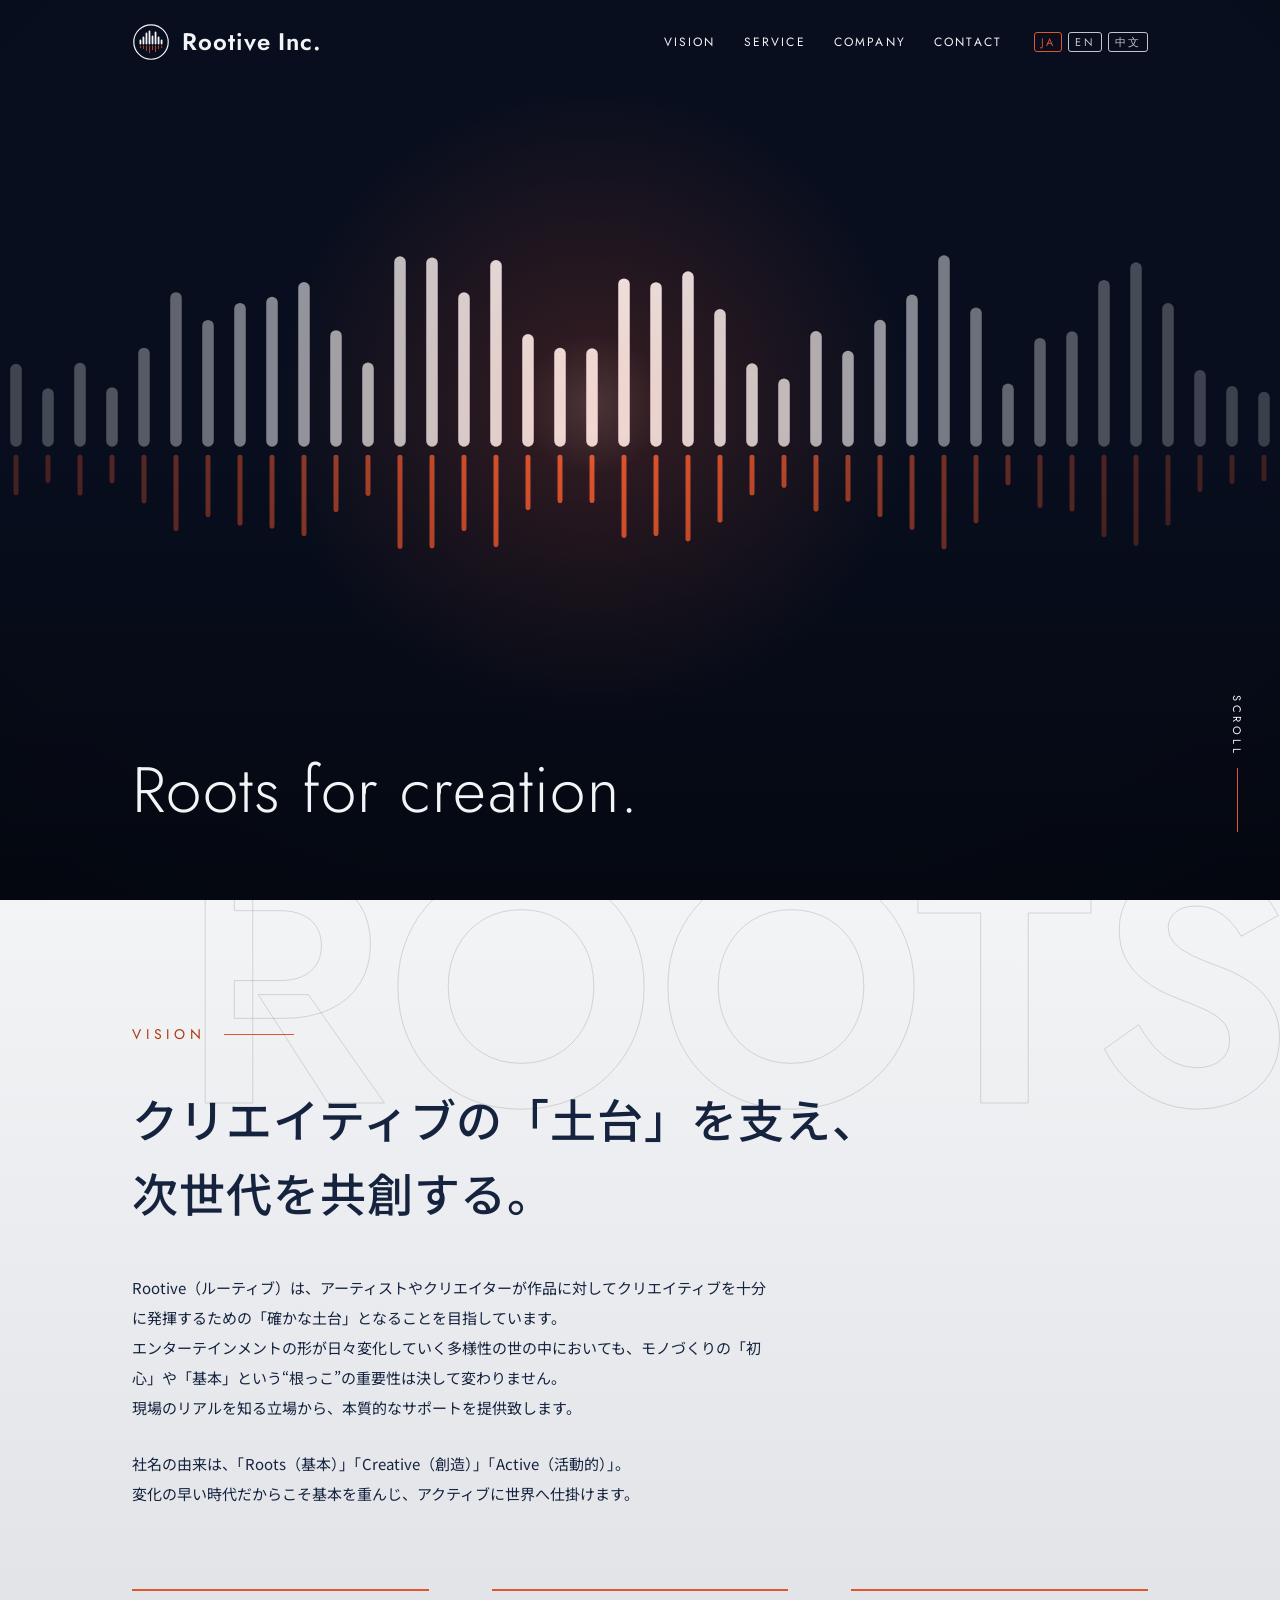
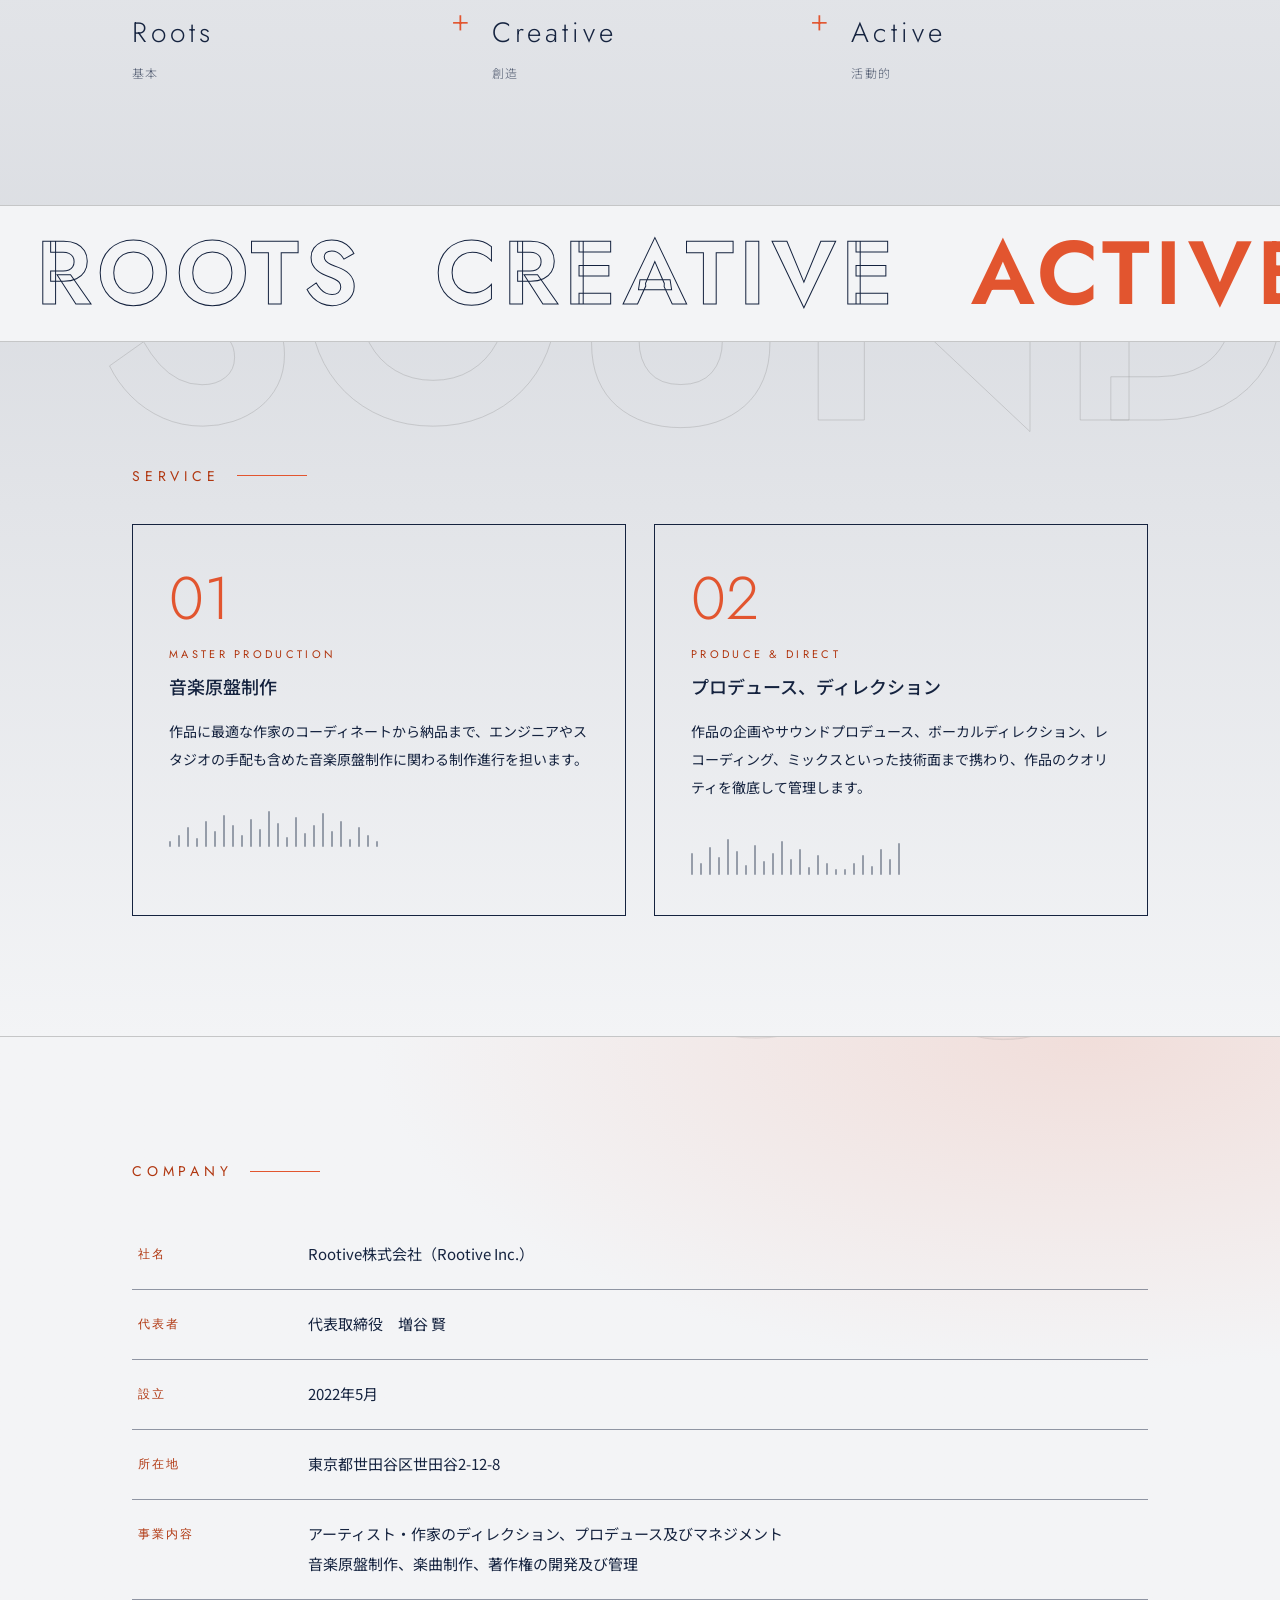
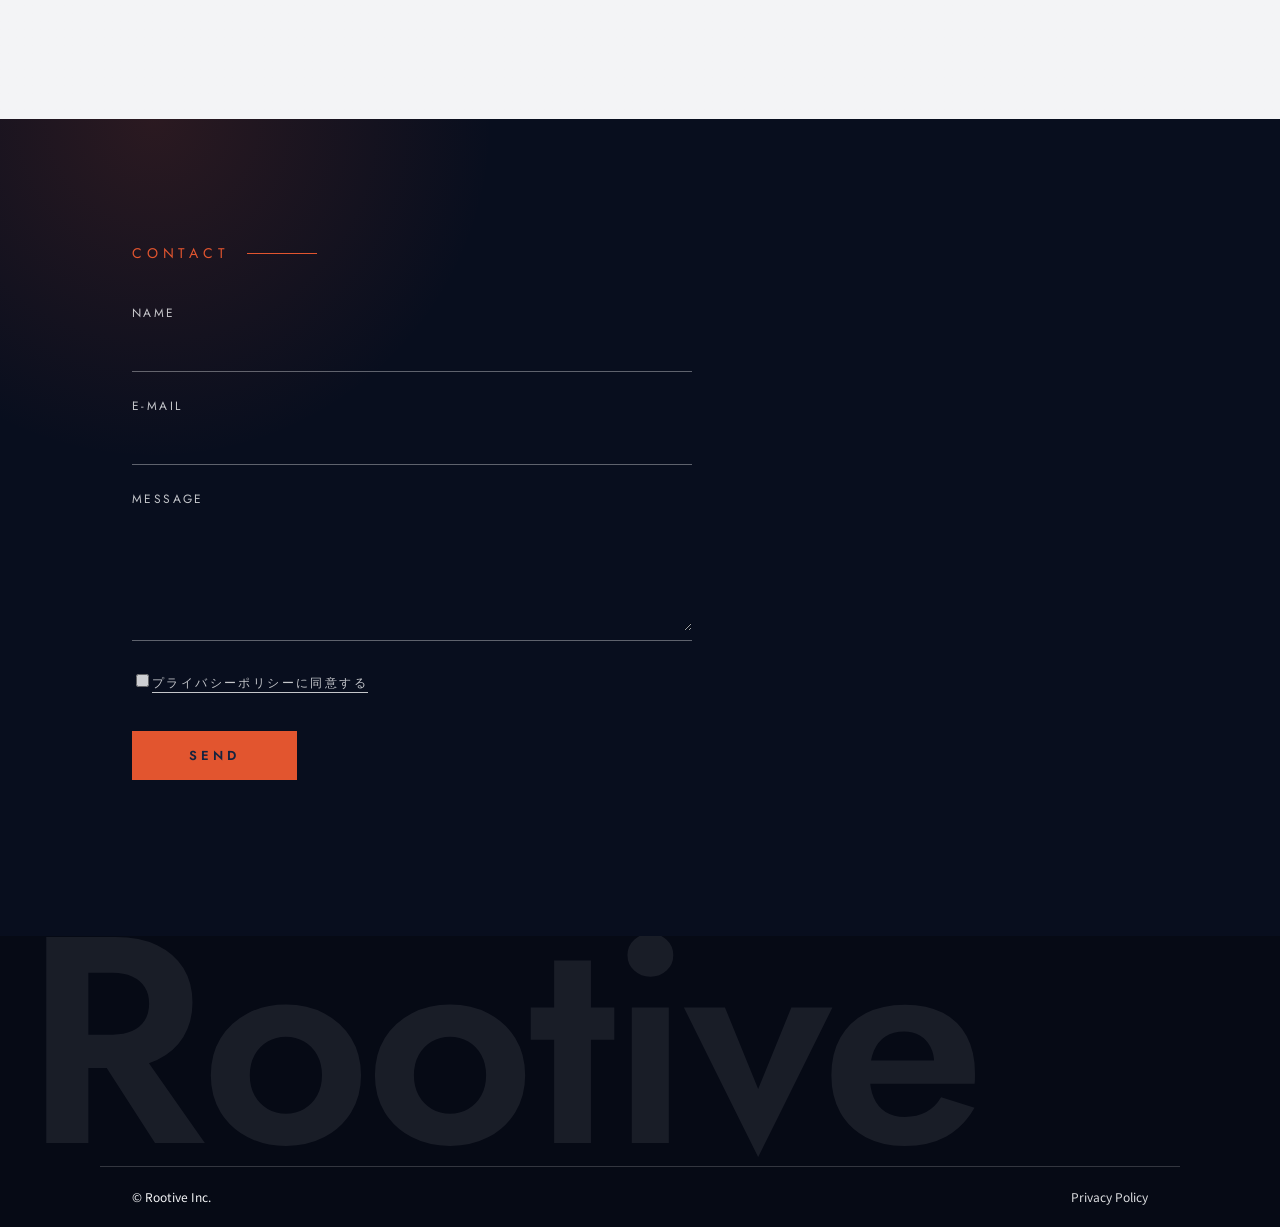
==== index.html @ 785c56ff "Add files via upload" ====
<!DOCTYPE html>
<html lang="ja">
<head>
<meta charset="utf-8">
<meta name="viewport" content="width=device-width, initial-scale=1">
<title>Rootive株式会社（Rootive Inc.）| Roots for creation.</title>
<meta name="description" content="Rootive株式会社（Rootive Inc.）の公式サイト。音楽原盤制作、プロデュース、ディレクション、アーティスト・作家のマネジメントを行います。">
<link rel="canonical" href="https://rootive-inc.jp/">
<link rel="alternate" hreflang="ja" href="https://rootive-inc.jp/">
<link rel="alternate" hreflang="en" href="https://rootive-inc.jp/en/">
<link rel="alternate" hreflang="zh-Hans" href="https://rootive-inc.jp/zh/">
<link rel="alternate" hreflang="x-default" href="https://rootive-inc.jp/">
<meta property="og:type" content="website">
<meta property="og:site_name" content="Rootive Inc.">
<meta property="og:title" content="Rootive株式会社（Rootive Inc.）| Roots for creation.">
<meta property="og:description" content="Rootive株式会社（Rootive Inc.）の公式サイト。音楽原盤制作、プロデュース、ディレクション、アーティスト・作家のマネジメントを行います。">
<meta property="og:url" content="https://rootive-inc.jp/">
<meta property="og:image" content="https://rootive-inc.jp/assets/og.png">
<meta property="og:locale" content="ja_JP">
<meta name="twitter:card" content="summary_large_image">
<meta name="theme-color" content="#080E1E">
<link rel="icon" href="./assets/favicon.svg" type="image/svg+xml">
<link rel="apple-touch-icon" href="./assets/apple-touch-icon.png">
<link rel="preconnect" href="https://fonts.googleapis.com">
<link rel="preconnect" href="https://fonts.gstatic.com" crossorigin>
<link href="https://fonts.googleapis.com/css2?family=Jost:wght@300;400;500;600&family=Noto+Sans+JP:wght@400;500&display=swap" rel="stylesheet">
<link rel="stylesheet" href="./assets/style.css">
<script type="application/ld+json">{"@context": "https://schema.org", "@type": "Organization", "name": "Rootive株式会社", "alternateName": "Rootive Inc.", "url": "https://rootive-inc.jp/", "logo": "https://rootive-inc.jp/assets/apple-touch-icon.png", "foundingDate": "2022-05", "address": {"@type": "PostalAddress", "streetAddress": "2-12-8 Setagaya", "addressLocality": "Setagaya-ku", "addressRegion": "Tokyo", "addressCountry": "JP"}}</script>
</head>
<body>
<div class="intro" aria-hidden="true"><svg width="130" height="130" viewBox="0 0 64 64"><circle cx="32" cy="32" r="29" pathLength="1" stroke="var(--bg)" stroke-width="1.4"/><g transform="translate(5.65 10.75) scale(0.85)"><path pathLength="1" d="M10 28V22M16 28V16M22 28V8M28 28V4M34 28V14M40 28V6M46 28V16M52 28V22" stroke="var(--bg)" stroke-width="3.5"/><path class="r" pathLength="1" d="M10 33V36M16 33V38M22 33V42M28 33V46M34 33V40M40 33V44M46 33V38M52 33V36" stroke="var(--acc)" stroke-width="1.6"/></g></svg></div>
<div id="pb"></div><div class="cur" id="cur"></div>
<header><div class="wrap"><a class="lg" href="#top"><svg width="38" height="38" viewBox="0 0 64 64" fill="none" stroke-linecap="round" aria-hidden="true"><circle cx="32" cy="32" r="29" stroke="var(--bg)" stroke-width="2"/><g transform="translate(5.65 10.75) scale(0.85)"><path d="M10 28V22M16 28V16M22 28V8M28 28V4M34 28V14M40 28V6M46 28V16M52 28V22" stroke="var(--bg)" stroke-width="3.5"/><path d="M10 33V36M16 33V38M22 33V42M28 33V46M34 33V40M40 33V44M46 33V38M52 33V36" stroke="var(--acc)" stroke-width="1.6"/></g></svg><span>Rootive<small class="inc">Inc.</small></span></a>
<nav><span class="lk"><a href="#vision">VISION</a><a href="#service">SERVICE</a><a href="#company">COMPANY</a><a href="#contact">CONTACT</a></span><span class="langs"><a class="ln on" href="./" hreflang="ja" lang="ja" aria-label="日本語" aria-current="true">JA</a><a class="ln" href="en/" hreflang="en" lang="en" aria-label="English">EN</a><a class="ln" href="zh/" hreflang="zh-Hans" lang="zh-Hans" aria-label="简体中文">中文</a></span><button class="mb" type="button" aria-label="メニュー">MENU</button></nav></div></header>
<main>
<div class="hero" id="top"><canvas id="cv" aria-hidden="true"></canvas><div class="wrap hc" id="hc"><h1><span class="hl"><span>Roots for creation.</span></span></h1></div><div class="scr" aria-hidden="true">SCROLL</div></div>
<section id="vision"><div class="bgw" data-px aria-hidden="true">ROOTS</div><div class="wrap">
<div class="tt rv">VISION</div>
<h2 class="vs rv">クリエイティブの「土台」を支え、<br>次世代を共創する。</h2>
<div class="vb rv" style="--d:.15s"><p>Rootive（ルーティブ）は、アーティストやクリエイターが作品に対してクリエイティブを十分に発揮するための「確かな土台」となることを目指しています。<br>エンターテインメントの形が日々変化していく多様性の世の中においても、モノづくりの「初心」や「基本」という“根っこ”の重要性は決して変わりません。<br>現場のリアルを知る立場から、本質的なサポートを提供致します。</p><p>社名の由来は、「Roots（基本）」「Creative（創造）」「Active（活動的）」。<br>変化の早い時代だからこそ基本を重んじ、アクティブに世界へ仕掛けます。</p></div>
<div class="tri"><div class="rv">Roots<small>基本</small></div><span class="pl rv" style="--d:.1s">+</span><div class="rv" style="--d:.15s">Creative<small>創造</small></div><span class="pl rv" style="--d:.25s">+</span><div class="rv" style="--d:.3s">Active<small>活動的</small></div></div></div></section>
<div class="mq" aria-hidden="true"><div class="mt"><span>ROOTS</span><span>CREATIVE</span><span>ACTIVE</span><span>ROOTS</span><span>CREATIVE</span><span>ACTIVE</span><span>ROOTS</span><span>CREATIVE</span><span>ACTIVE</span><span>ROOTS</span><span>CREATIVE</span><span>ACTIVE</span></div></div>
<section id="service"><div class="bgw" data-px aria-hidden="true">SOUND</div><div class="wrap"><div class="tt rv">SERVICE</div><div class="sg">
<div class="cd rv"><span class="n">01</span><small class="en">MASTER PRODUCTION</small><b>音楽原盤制作</b><p>作品に最適な作家のコーディネートから納品まで、エンジニアやスタジオの手配も含めた音楽原盤制作に関わる制作進行を担います。</p><div class="wv" aria-hidden="true"><i style="--h:6px;--i:0"></i><i style="--h:12px;--i:1"></i><i style="--h:20px;--i:2"></i><i style="--h:9px;--i:3"></i><i style="--h:26px;--i:4"></i><i style="--h:16px;--i:5"></i><i style="--h:32px;--i:6"></i><i style="--h:22px;--i:7"></i><i style="--h:12px;--i:8"></i><i style="--h:28px;--i:9"></i><i style="--h:18px;--i:10"></i><i style="--h:36px;--i:11"></i><i style="--h:24px;--i:12"></i><i style="--h:10px;--i:13"></i><i style="--h:30px;--i:14"></i><i style="--h:14px;--i:15"></i><i style="--h:22px;--i:16"></i><i style="--h:34px;--i:17"></i><i style="--h:16px;--i:18"></i><i style="--h:26px;--i:19"></i><i style="--h:8px;--i:20"></i><i style="--h:20px;--i:21"></i><i style="--h:12px;--i:22"></i><i style="--h:6px;--i:23"></i></div></div>
<div class="cd rv" style="--d:.15s"><span class="n">02</span><small class="en">PRODUCE &amp; DIRECT</small><b>プロデュース、ディレクション</b><p>作品の企画やサウンドプロデュース、ボーカルディレクション、レコーディング、ミックスといった技術面まで携わり、作品のクオリティを徹底して管理します。</p><div class="wv" aria-hidden="true"><i style="--h:22px;--i:0"></i><i style="--h:12px;--i:1"></i><i style="--h:28px;--i:2"></i><i style="--h:18px;--i:3"></i><i style="--h:36px;--i:4"></i><i style="--h:24px;--i:5"></i><i style="--h:10px;--i:6"></i><i style="--h:30px;--i:7"></i><i style="--h:14px;--i:8"></i><i style="--h:22px;--i:9"></i><i style="--h:34px;--i:10"></i><i style="--h:16px;--i:11"></i><i style="--h:26px;--i:12"></i><i style="--h:8px;--i:13"></i><i style="--h:20px;--i:14"></i><i style="--h:12px;--i:15"></i><i style="--h:6px;--i:16"></i><i style="--h:6px;--i:17"></i><i style="--h:12px;--i:18"></i><i style="--h:20px;--i:19"></i><i style="--h:9px;--i:20"></i><i style="--h:26px;--i:21"></i><i style="--h:16px;--i:22"></i><i style="--h:32px;--i:23"></i></div></div>
</div></div></section>
<section id="company" class="line"><div class="bgw" data-px aria-hidden="true">ABOUT</div><div class="wrap"><div class="tt rv">COMPANY</div><div class="tb">
<div class="row rv"><div>社名</div><div>Rootive株式会社（Rootive Inc.）</div></div>
<div class="row rv" style="--d:.06s"><div>代表者</div><div>代表取締役　増谷 賢</div></div>
<div class="row rv" style="--d:.12s"><div>設立</div><div>2022年5月</div></div>
<div class="row rv" style="--d:.18s"><div>所在地</div><div>東京都世田谷区世田谷2-12-8</div></div>
<div class="row rv" style="--d:.24s"><div>事業内容</div><div>アーティスト・作家のディレクション、プロデュース及びマネジメント<br>音楽原盤制作、楽曲制作、著作権の開発及び管理</div></div>
</div></div></section>
<section id="contact" class="ct"><div class="wrap"><div class="tt rv">CONTACT</div>
<form id="f" class="rv" method="post" data-sending="送信中…" data-ok="送信しました。お問い合わせありがとうございます。" data-err="送信に失敗しました。時間をおいて、もう一度お試しください。" data-pending="フォームは現在準備中です。"><div class="fld"><label for="n">NAME</label><input id="n" name="name" autocomplete="name" required></div><div class="fld"><label for="e">E-MAIL</label><input id="e" name="email" type="email" autocomplete="email" required></div><div class="fld"><label for="m">MESSAGE</label><textarea id="m" name="message" required></textarea></div><input type="hidden" name="_subject" value="Rootive website inquiry"><input type="hidden" name="_language" value="ja"><div class="hp" aria-hidden="true"><label>Leave this field empty<input type="text" name="_gotcha" tabindex="-1" autocomplete="off"></label></div><label class="ck"><input type="checkbox" name="consent" value="agreed" required><span><a href="privacy/" target="_blank" rel="noopener">プライバシーポリシーに同意する</a></span></label><button type="submit">SEND</button><div id="st" role="status" aria-live="polite"></div></form></div></section>
</main>
<footer><div class="bw" aria-hidden="true">Rootive</div><div class="fb"><span>© Rootive Inc.</span><a href="privacy/">Privacy Policy</a></div></footer>
<script src="./assets/config.js"></script>
<script src="./assets/main.js"></script>
</body>
</html>
---- assets/style.css ----
:root{--sans:'Noto Sans JP',sans-serif;--line:rgba(128,128,128,.4);--ink:#15233F;--dk:#080E1E;--acc:#E2552F;--acc-ink:#B0360F;--bg:#F3F4F6;--ease:cubic-bezier(.2,.7,.2,1)}
*{box-sizing:border-box}
html{scroll-behavior:smooth}
body{margin:0;background:var(--bg);color:var(--ink);font-family:var(--sans);font-size:15px;line-height:2;overflow-x:hidden;transition:background .5s,color .5s}
a{color:inherit;text-decoration:none}
.wrap{max-width:1080px;margin:0 auto;padding:0 32px;position:relative}
#pb{position:fixed;top:0;left:0;right:0;height:2px;background:var(--acc);transform:scaleX(0);transform-origin:left;z-index:30}
header{position:fixed;top:0;left:0;right:0;z-index:20;color:var(--bg);transition:background .4s,backdrop-filter .4s}
header .wrap{display:flex;justify-content:space-between;align-items:center;height:84px;transition:height .4s var(--ease)}
header.sm{background:color-mix(in srgb,var(--dk) 88%,transparent);backdrop-filter:blur(10px)}
header.sm .wrap{height:62px}
.lg{display:flex;gap:12px;align-items:center;font-family:'Jost',sans-serif;font-weight:600;font-size:24px;letter-spacing:.04em}
nav{display:flex;gap:28px;font-family:'Jost',sans-serif;font-size:12px;letter-spacing:.18em;align-items:center}
nav a{position:relative;padding:2px 0}
nav a::after{content:'';position:absolute;left:0;right:0;bottom:-2px;height:1px;background:var(--acc);transform:scaleX(0);transform-origin:right;transition:transform .5s var(--ease)}
nav a:hover::after{transform:scaleX(1);transform-origin:left}
.ln{border:0.5px solid currentColor;border-radius:3px;padding:0 6px;font-size:11px;opacity:.8}
.ln.on{opacity:1;border-color:var(--acc);color:var(--acc)}
.inc{font-weight:inherit;font-size:1em;letter-spacing:.04em;margin-left:.3em}
.lg,nav{white-space:nowrap}
.langs{display:flex;gap:6px;margin-left:4px}
.lk{display:flex;gap:28px}
.mb{display:none;background:none;border:0.5px solid currentColor;color:inherit;border-radius:3px;font:11px 'Jost',sans-serif;letter-spacing:.14em;padding:2px 8px;cursor:pointer}
@media(max-width:1000px){nav,.lk{gap:16px}nav a{letter-spacing:.1em}.lg{font-size:21px}}
@media(max-width:780px){header .wrap{padding:0 16px;height:68px}header.sm .wrap{height:56px}.lg{font-size:19px;gap:8px;min-width:0}.lg svg{width:30px;height:30px;flex:none}nav{gap:10px}.langs{gap:5px;margin-left:0}.ln{padding:0 5px;font-size:10px}.mb{display:block;flex:none}.lk{padding:8px 16px 18px!important}.lk{display:none;position:absolute;top:100%;left:0;right:0;flex-direction:column;gap:0;background:var(--dk);padding:8px 32px 18px}.lk a{padding:10px 0;font-size:13px}nav.open .lk{display:flex}}
.hero{position:relative;height:100svh;min-height:620px;background:var(--dk);color:var(--bg);display:flex;align-items:flex-end;overflow:hidden}
.hero::before{content:'';position:absolute;inset:0;z-index:1;pointer-events:none;background:radial-gradient(circle 70px at var(--lx,50%) var(--ly,46%),rgba(255,255,255,.10),transparent),radial-gradient(circle 320px at var(--lx,50%) var(--ly,46%),color-mix(in srgb,var(--acc) 22%,transparent),transparent)}
.hero::after{content:'';position:absolute;inset:0;z-index:1;pointer-events:none;background:linear-gradient(to top,rgba(0,0,0,.42),transparent 52%),radial-gradient(ellipse 100% 100% at 50% 40%,transparent 55%,rgba(0,0,0,.3) 100%)}
#cv{position:absolute;inset:0;width:100%;height:100%;z-index:0}
.hc{z-index:2;padding-bottom:68px;width:100%;will-change:transform}
.hero h1{font-family:'Jost',sans-serif;font-size:clamp(30px,5vw,64px);font-weight:300;letter-spacing:.02em;line-height:1.3;margin:0}
.hl{display:block;overflow:hidden}
.scr{position:absolute;z-index:2;right:32px;bottom:68px;writing-mode:vertical-rl;font-family:'Jost',sans-serif;font-size:11px;letter-spacing:.34em;display:flex;align-items:center;gap:12px}
.scr::after{content:'';width:1px;height:64px;background:var(--acc);transform-origin:top;animation:cue 2.2s var(--ease) infinite}
@keyframes cue{0%{transform:scaleY(0)}50%{transform:scaleY(1);transform-origin:top}51%{transform-origin:bottom}100%{transform:scaleY(0);transform-origin:bottom}}
.intro{position:fixed;inset:0;z-index:100;background:var(--dk);display:grid;place-items:center;animation:out 1s cubic-bezier(.75,0,.2,1) 1.5s forwards}
@keyframes out{to{transform:translateY(-100%);visibility:hidden}}
.intro path,.intro circle{fill:none;stroke-linecap:round;stroke-dasharray:1;stroke-dashoffset:1;animation:dr 1.2s var(--ease) forwards}
.intro circle{animation-duration:1.4s}
.intro .r{animation-delay:.55s}
@keyframes dr{to{stroke-dashoffset:0}}
section{padding:120px 0;position:relative;overflow:hidden;scroll-margin-top:40px}
.bgw{position:absolute;right:-1%;top:30px;font-family:'Jost',sans-serif;font-weight:600;font-size:clamp(120px,26vw,360px);line-height:1;color:transparent;-webkit-text-stroke:1px rgba(128,128,128,.28);pointer-events:none;user-select:none;will-change:transform}
.tt{font-family:'Jost',sans-serif;font-size:14px;letter-spacing:.34em;color:var(--acc-ink);margin-bottom:34px;display:flex;align-items:center;gap:18px}
.tt::after{content:'';width:70px;height:1px;background:var(--acc)}
.tt b{font-weight:400;opacity:.6}
.vs{font-family:var(--sans);font-weight:500;font-size:clamp(24px,3.8vw,46px);line-height:1.6;margin:0;letter-spacing:.02em}
.vb{max-width:640px;margin-top:44px}
.vb p{margin:0 0 26px}
.pl{font-family:'Jost',sans-serif;font-weight:300;font-size:clamp(20px,2.6vw,32px);color:var(--acc);padding-top:12px;line-height:1.2}
.tri{display:grid;grid-template-columns:1fr auto 1fr auto 1fr;gap:22px;margin:80px 0 0;align-items:start}
.tri div{position:relative;padding-top:16px;font-family:'Jost',sans-serif;font-size:clamp(18px,2.4vw,28px);letter-spacing:.14em;font-weight:300}
.tri div::before{content:'';position:absolute;top:0;left:0;right:0;height:2px;background:var(--acc);transition:transform 1.2s .2s var(--ease)}
.js .tri div::before{transform:scaleX(0);transform-origin:left}
.js .tri div.in::before{transform:none}
.tri small{display:block;font-family:var(--sans);font-size:12px;opacity:.7;letter-spacing:.1em}
.mq{overflow:hidden;border-block:0.5px solid rgba(128,128,128,.4);padding:18px 0;background:var(--bg)}
.mt{display:flex;width:max-content;animation:mq 34s linear infinite}
.mq:hover .mt{animation-play-state:paused}
.mt span{font-family:'Jost',sans-serif;font-weight:600;font-size:clamp(40px,7vw,92px);line-height:1.1;letter-spacing:.06em;color:transparent;-webkit-text-stroke:1px var(--ink);padding:0 .4em;white-space:nowrap;transition:color .4s}
.mt span:nth-child(3n){-webkit-text-stroke:0;color:var(--acc)}
.mt span:hover{color:var(--ink)}
@keyframes mq{to{transform:translateX(-50%)}}
.line{border-top:0.5px solid rgba(128,128,128,.4)}
#vision{background:linear-gradient(180deg,var(--bg) 0%,color-mix(in srgb,var(--bg) 90%,var(--ink)) 100%)}
#service{background:linear-gradient(180deg,color-mix(in srgb,var(--bg) 90%,var(--ink)) 0%,var(--bg) 100%)}
#company{background:radial-gradient(ellipse 80% 70% at 85% 0%,color-mix(in srgb,var(--bg) 86%,var(--acc)) 0%,var(--bg) 70%)}
.sg{display:grid;grid-template-columns:1fr 1fr;gap:28px;position:relative}
.cd{position:relative;overflow:hidden;border:0.5px solid var(--ink);padding:44px 36px 40px;min-height:380px}
.cd::before{content:'';position:absolute;inset:0;background:var(--acc);opacity:.15;transform:translateY(101%);transition:transform .7s var(--ease)}
.cd:hover::before{transform:none}
.cd>*{position:relative}
.cd .n{font-family:'Jost',sans-serif;font-weight:300;color:var(--acc);font-size:60px;line-height:1;display:block;transition:transform .7s var(--ease)}
.cd:hover .n{transform:translateX(10px)}
.cd p{margin:0;font-size:14px}
.cd b{font-weight:500;display:block;margin:18px 0 16px;line-height:1.7;font-size:18px}
.cd .en{display:block;margin-top:14px;font-family:'Jost',sans-serif;font-size:11px;letter-spacing:.3em;color:var(--acc-ink)}
.cd b{margin-top:6px}
.wv{display:flex;align-items:flex-end;gap:7px;height:40px;margin-top:34px}
.wv i{display:block;width:2px;height:var(--h);background:var(--ink);opacity:.4;border-radius:1px;transition:background .5s,opacity .5s,transform .7s var(--ease);transition-delay:calc(var(--i)*18ms)}
.js .wv i{transform:scaleY(0);transform-origin:bottom}
.js .cd.in .wv i{transform:none}
.cd:hover .wv i{background:var(--acc);opacity:1}
.tb{position:relative}
.row{display:grid;grid-template-columns:170px 1fr;position:relative}
.row div{padding:20px 6px}
.row div:first-child{font-family:'Jost',sans-serif;letter-spacing:.16em;font-size:12px;color:var(--acc-ink);padding-top:23px}
.row::after{content:'';position:absolute;left:0;right:0;bottom:0;height:.5px;background:var(--ink);opacity:.45;transition:transform 1.2s var(--ease)}
.js .row::after{transform:scaleX(0);transform-origin:left}
.js .row.in::after{transform:none}
.ct{background:radial-gradient(circle 340px at 12% 0%,color-mix(in srgb,var(--acc) 16%,transparent),transparent),var(--dk);color:var(--bg)}
.ct form{max-width:560px}
.ct .tt{color:var(--acc)}
.fld{position:relative;margin-top:22px;border-bottom:0.5px solid rgba(255,255,255,.35)}
.fld::after{content:'';position:absolute;left:0;right:0;bottom:-1px;height:1px;background:var(--acc);transform:scaleX(0);transform-origin:left;transition:transform .6s var(--ease)}
.fld:focus-within::after{transform:scaleX(1)}
.ct label{display:block;font-family:'Jost',sans-serif;font-size:12px;letter-spacing:.2em;opacity:.8}
.ct input,.ct textarea{width:100%;background:transparent;border:0;color:var(--bg);font:inherit;padding:6px 0 10px;outline:none}
.ct textarea{height:120px;resize:vertical}
.ct button{margin-top:36px;position:relative;overflow:hidden;background:var(--acc);color:var(--ink);border:1px solid var(--acc);padding:14px 56px;font-family:'Jost',sans-serif;font-weight:600;letter-spacing:.3em;font-size:13px;cursor:pointer;transition:background .5s var(--ease),color .5s var(--ease),letter-spacing .5s var(--ease)}
.ct button:hover{background:transparent;color:var(--acc);letter-spacing:.4em}
#st{margin-top:16px;font-size:12px;opacity:.8;min-height:20px}
footer{background:color-mix(in srgb,var(--dk) 70%,#000);color:var(--bg);overflow:hidden}
.bw{font-family:'Jost',sans-serif;font-weight:600;font-size:clamp(90px,23vw,330px);line-height:.85;letter-spacing:-.02em;opacity:.08;white-space:nowrap;padding:0 24px;margin-top:-20px;user-select:none}
.fb{display:flex;justify-content:space-between;padding:18px 32px;font-size:12px;border-top:0.5px solid rgba(255,255,255,.18);max-width:1080px;margin:0 auto}
.js .rv{opacity:0;transform:translateY(34px);transition:opacity 1s var(--ease),transform 1s var(--ease);transition-delay:var(--d,0s)}
.js .rv.in{opacity:1;transform:none}
.js .hl>span{display:block;transform:translateY(112%);transition:transform 1.2s var(--ease)}
.ready .hl>span{transform:none}
.cur{display:none;position:fixed;left:0;top:0;width:34px;height:34px;border:1px solid var(--acc);border-radius:50%;pointer-events:none;z-index:50;transition:width .3s var(--ease),height .3s var(--ease),background .3s}
.cur.big{width:72px;height:72px;background:rgba(128,128,128,.14)}
.rm *,.rm *::before,.rm *::after{animation:none!important;transition:none!important}
.rm .intro{display:none}
@media(max-width:400px){.lg{font-size:16px}.lg svg{width:26px;height:26px}nav{gap:8px}.langs{gap:4px}.ln{padding:0 4px;font-size:9.5px}.mb{padding:2px 6px;letter-spacing:.08em}}
@media(max-width:760px){.sg{grid-template-columns:1fr;gap:30px}.tri{margin:46px 0 0;gap:6px}.tri div{font-size:13px;letter-spacing:.04em}.pl{font-size:16px}.row{grid-template-columns:100px 1fr}section{padding:76px 0}.scr{display:none}.cd{padding:34px 24px;min-height:0}.wv{gap:6px}}

html[lang="en"]{--sans:'Jost','Noto Sans JP',sans-serif}
html[lang="zh-Hans"]{--sans:'Noto Sans SC','Noto Sans JP',sans-serif}
@media(max-width:760px){html[lang="en"] .row{grid-template-columns:132px 1fr}html[lang="en"] .row div:first-child{font-size:11px;letter-spacing:.1em}}
.ln{display:inline-block;line-height:1.7}
.ln::after{display:none!important}
a.ln:hover{opacity:1;border-color:var(--acc)}
.ln:focus-visible,.mb:focus-visible,.ct button:focus-visible,.lg:focus-visible{outline:1px solid var(--acc);outline-offset:3px}
.ck{display:flex;gap:12px;align-items:flex-start;margin-top:28px;font-size:13px;line-height:1.8;cursor:pointer}
.ck input{width:auto;margin-top:5px;accent-color:var(--acc);flex:none}
.ck a{border-bottom:.5px solid currentColor}
.hp{position:absolute;left:-9999px;width:1px;height:1px;overflow:hidden}
.ct button:disabled{opacity:.5;cursor:default}
.fb a{opacity:.9}.fb a:hover{opacity:1;text-decoration:underline}
body.pvp{background:var(--bg)}
.pv{padding:150px 0 100px}
.pv .wrap{max-width:760px}
.pv h1{font-family:var(--sans);font-weight:500;font-size:clamp(24px,3.4vw,34px);line-height:1.5;margin:0 0 18px;letter-spacing:.02em}
.pv .lead{font-size:14px;margin:0 0 8px}
.pv h2{font-family:var(--sans);font-size:16px;font-weight:500;margin:46px 0 8px;padding-top:20px;border-top:.5px solid var(--line);line-height:1.7}
.pv p,.pv li{font-size:14px;line-height:2;margin:0 0 6px}
.pv ul{margin:0;padding-left:1.3em}
.pv .dt{margin-top:56px;font-size:12px;opacity:.7;font-family:'Jost',sans-serif;letter-spacing:.1em}
.pv a{border-bottom:.5px solid currentColor}
.pvp footer{margin-top:0}
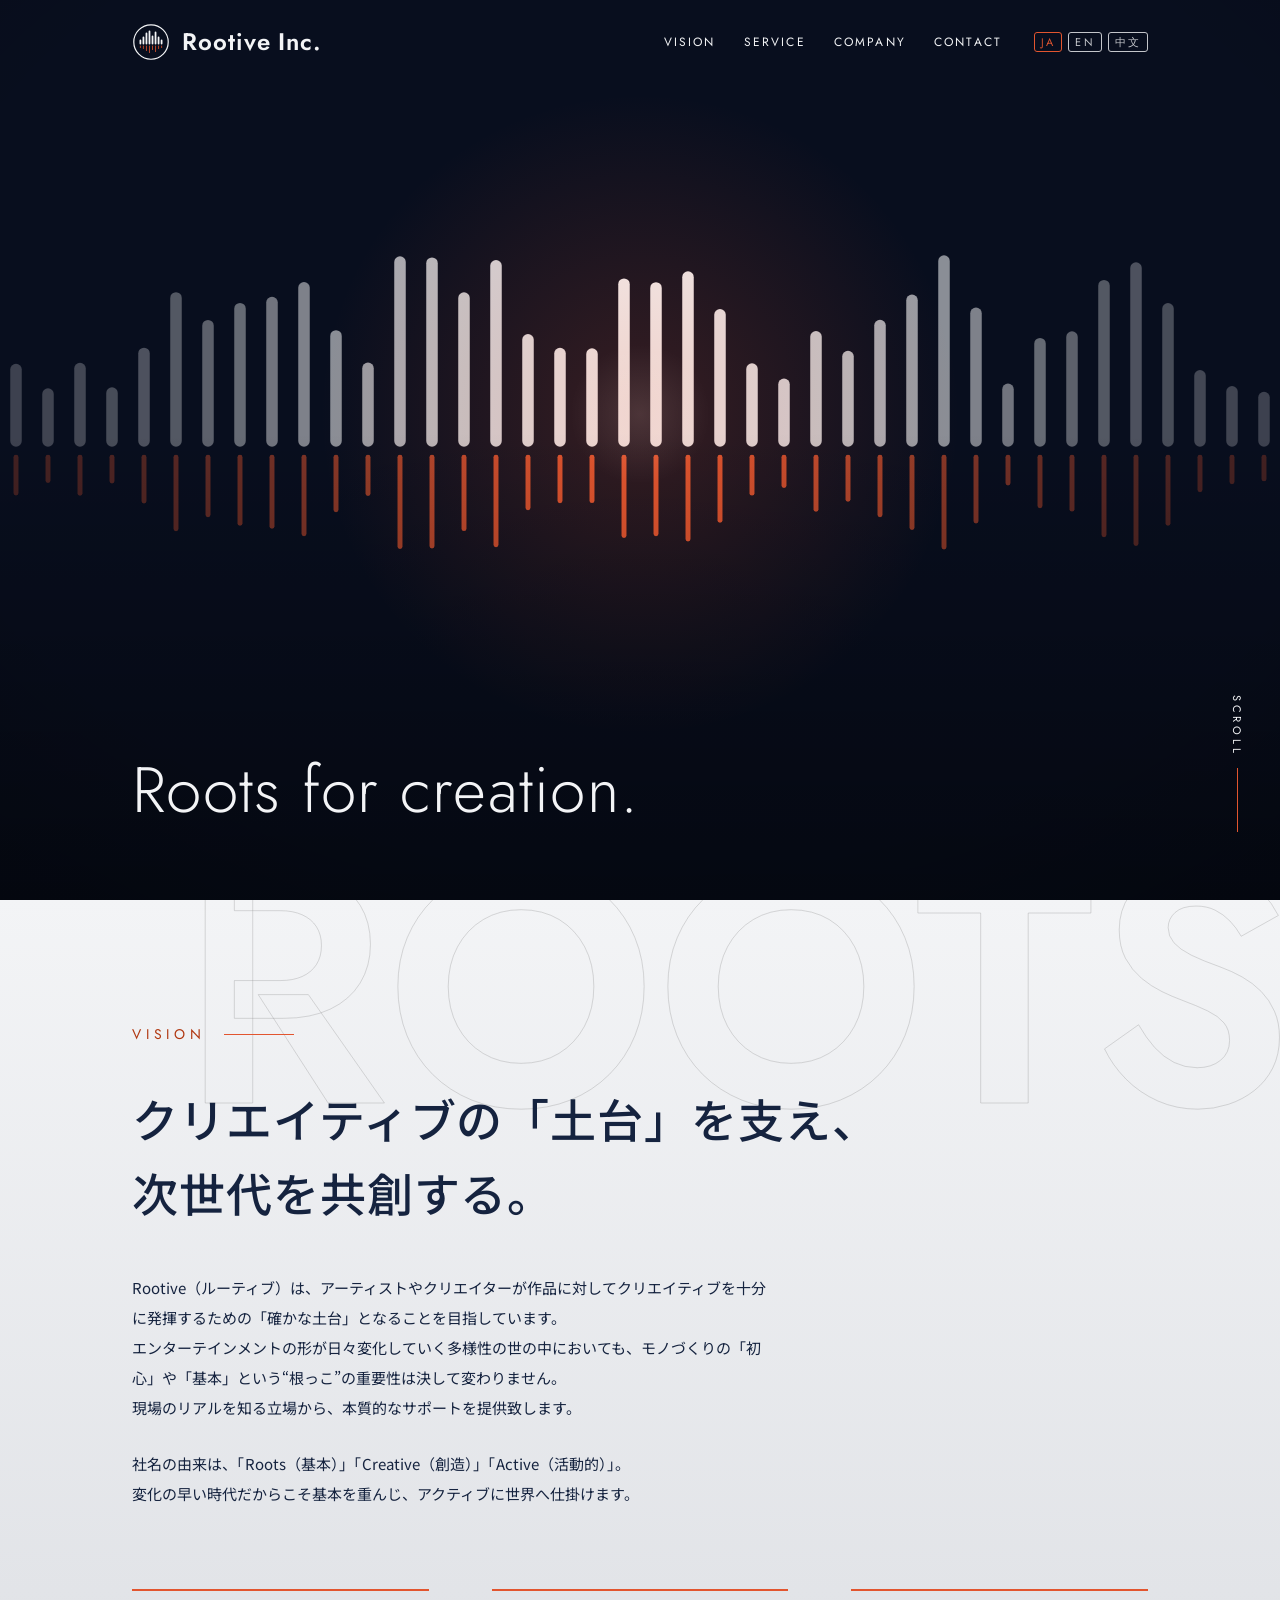
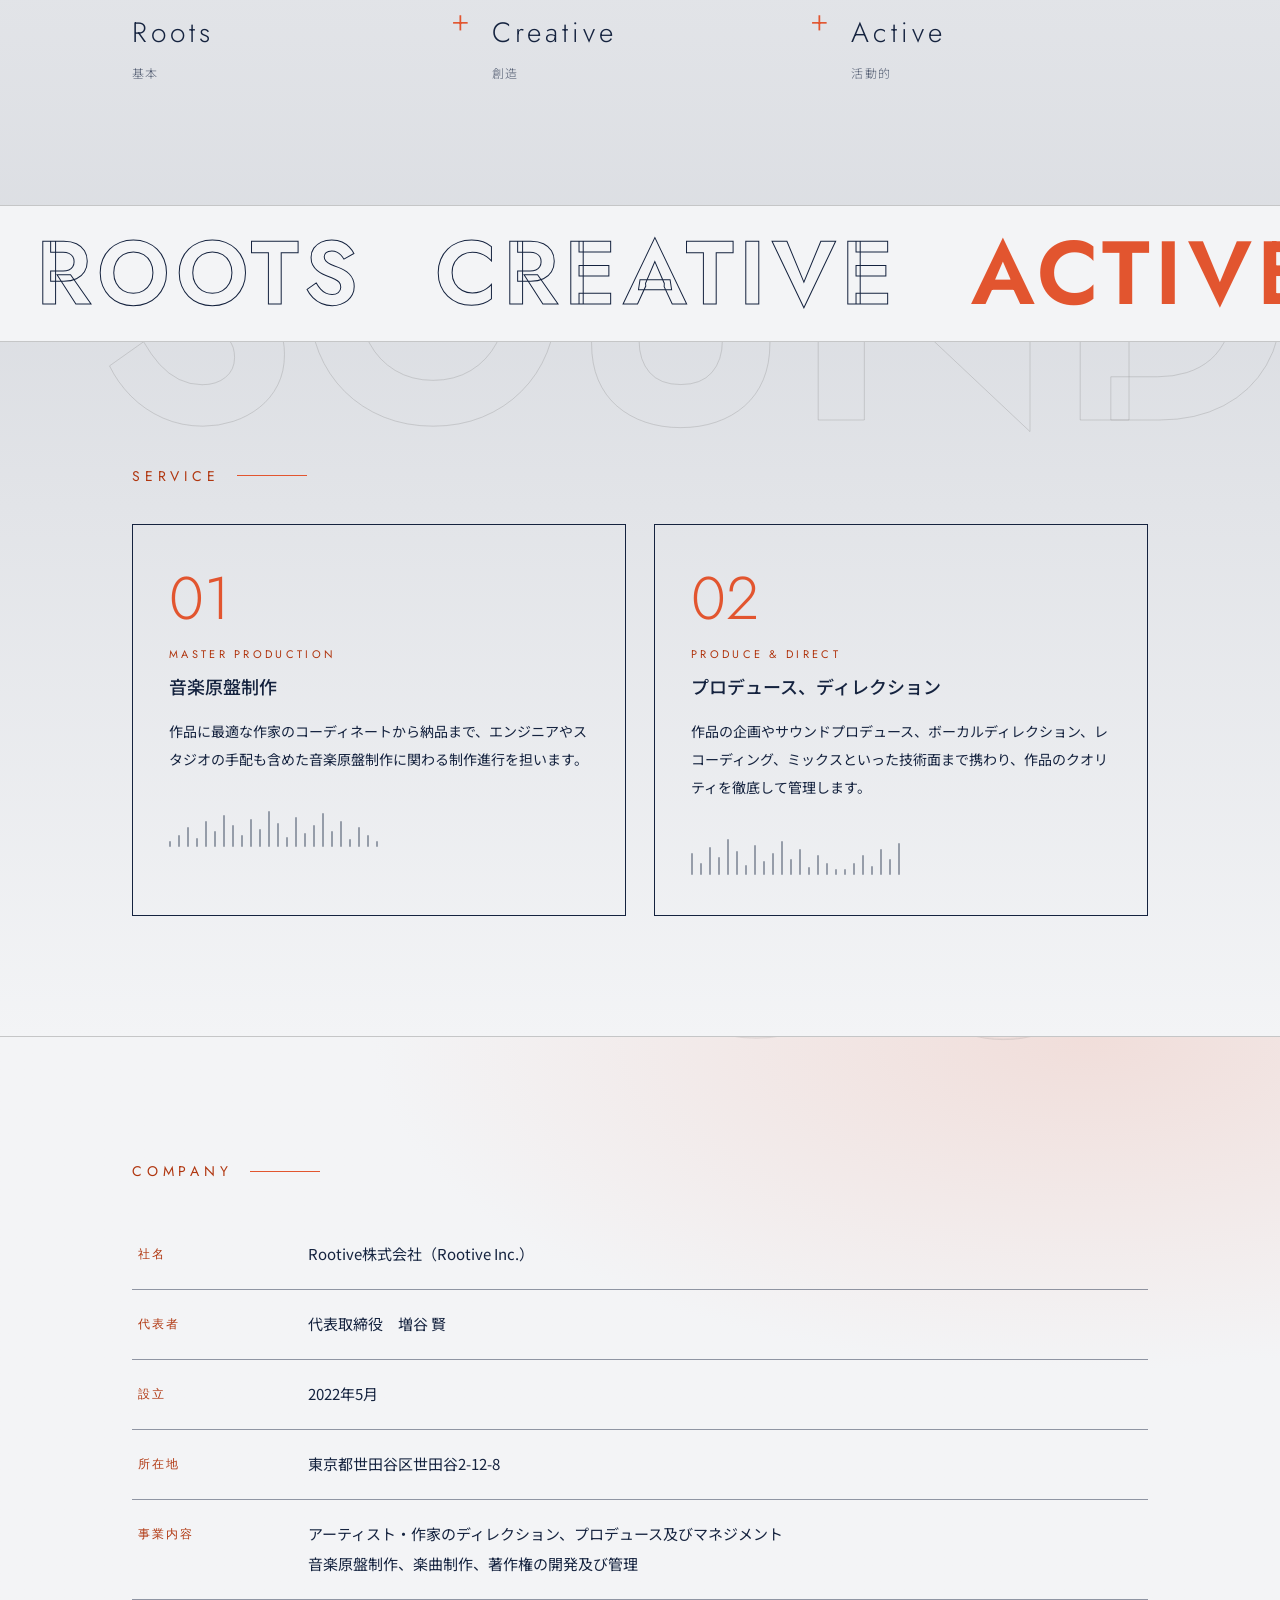
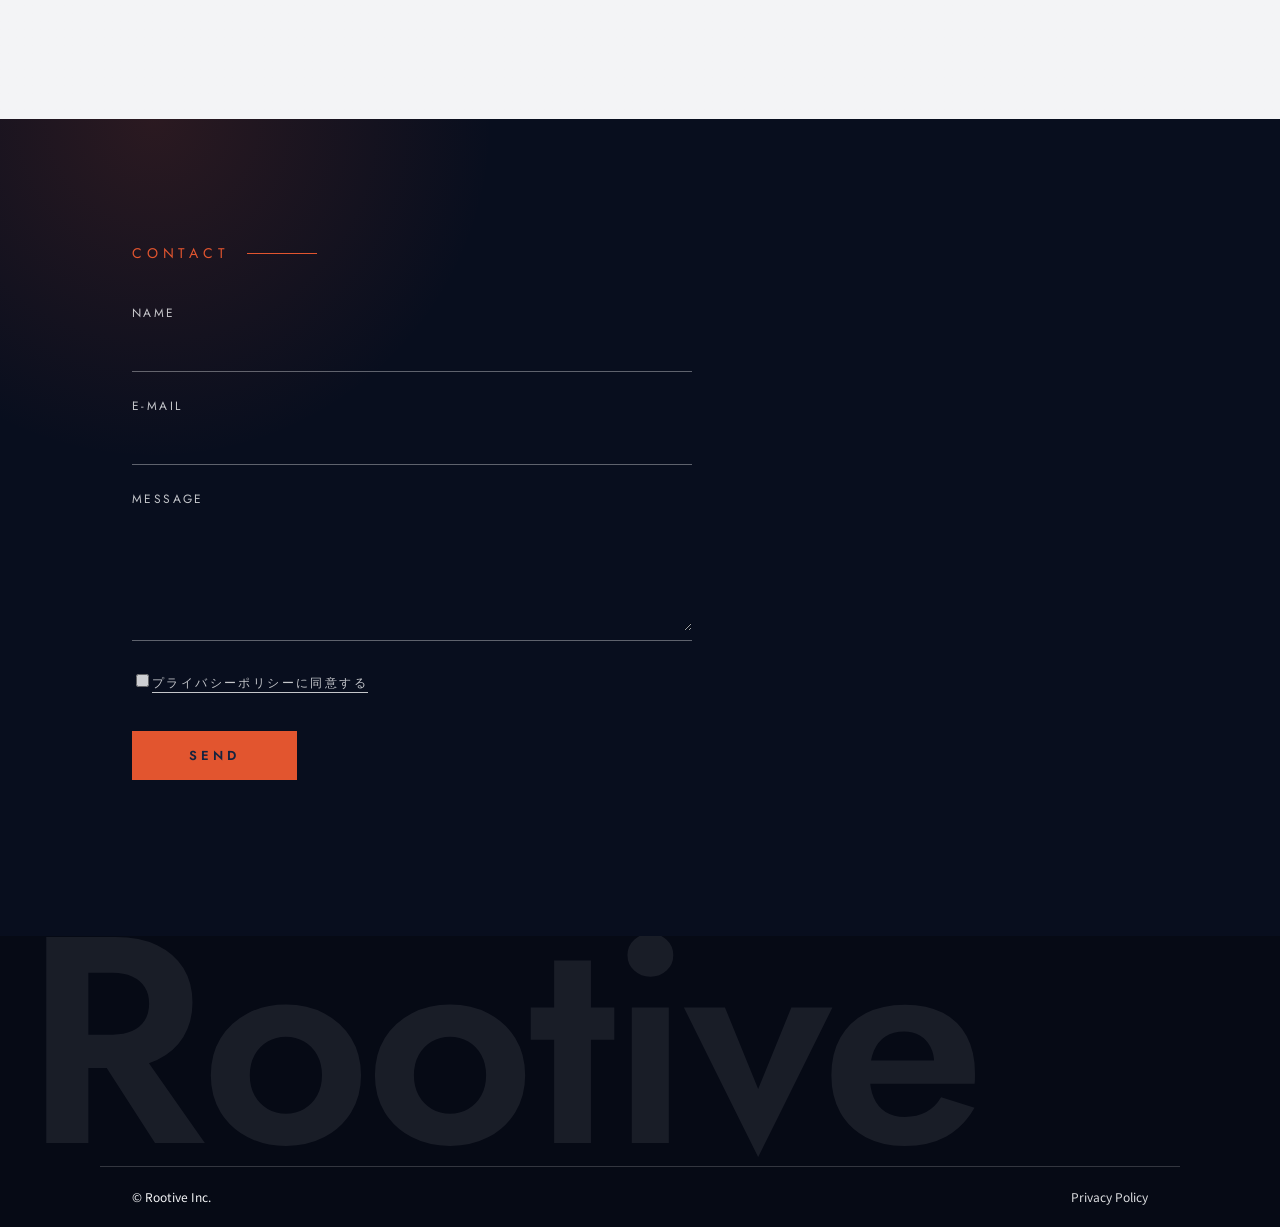
==== commit b59dfadd: "Add files via upload" ====
--- a/index.html
+++ b/index.html
@@ -19,7 +19,9 @@
 <meta property="og:locale" content="ja_JP">
 <meta name="twitter:card" content="summary_large_image">
 <meta name="theme-color" content="#080E1E">
+<link rel="icon" href="/favicon.ico" sizes="48x48">
 <link rel="icon" href="./assets/favicon.svg" type="image/svg+xml">
+<link rel="icon" href="/assets/favicon-32.png" type="image/png" sizes="32x32">
 <link rel="apple-touch-icon" href="./assets/apple-touch-icon.png">
 <link rel="preconnect" href="https://fonts.googleapis.com">
 <link rel="preconnect" href="https://fonts.gstatic.com" crossorigin>
